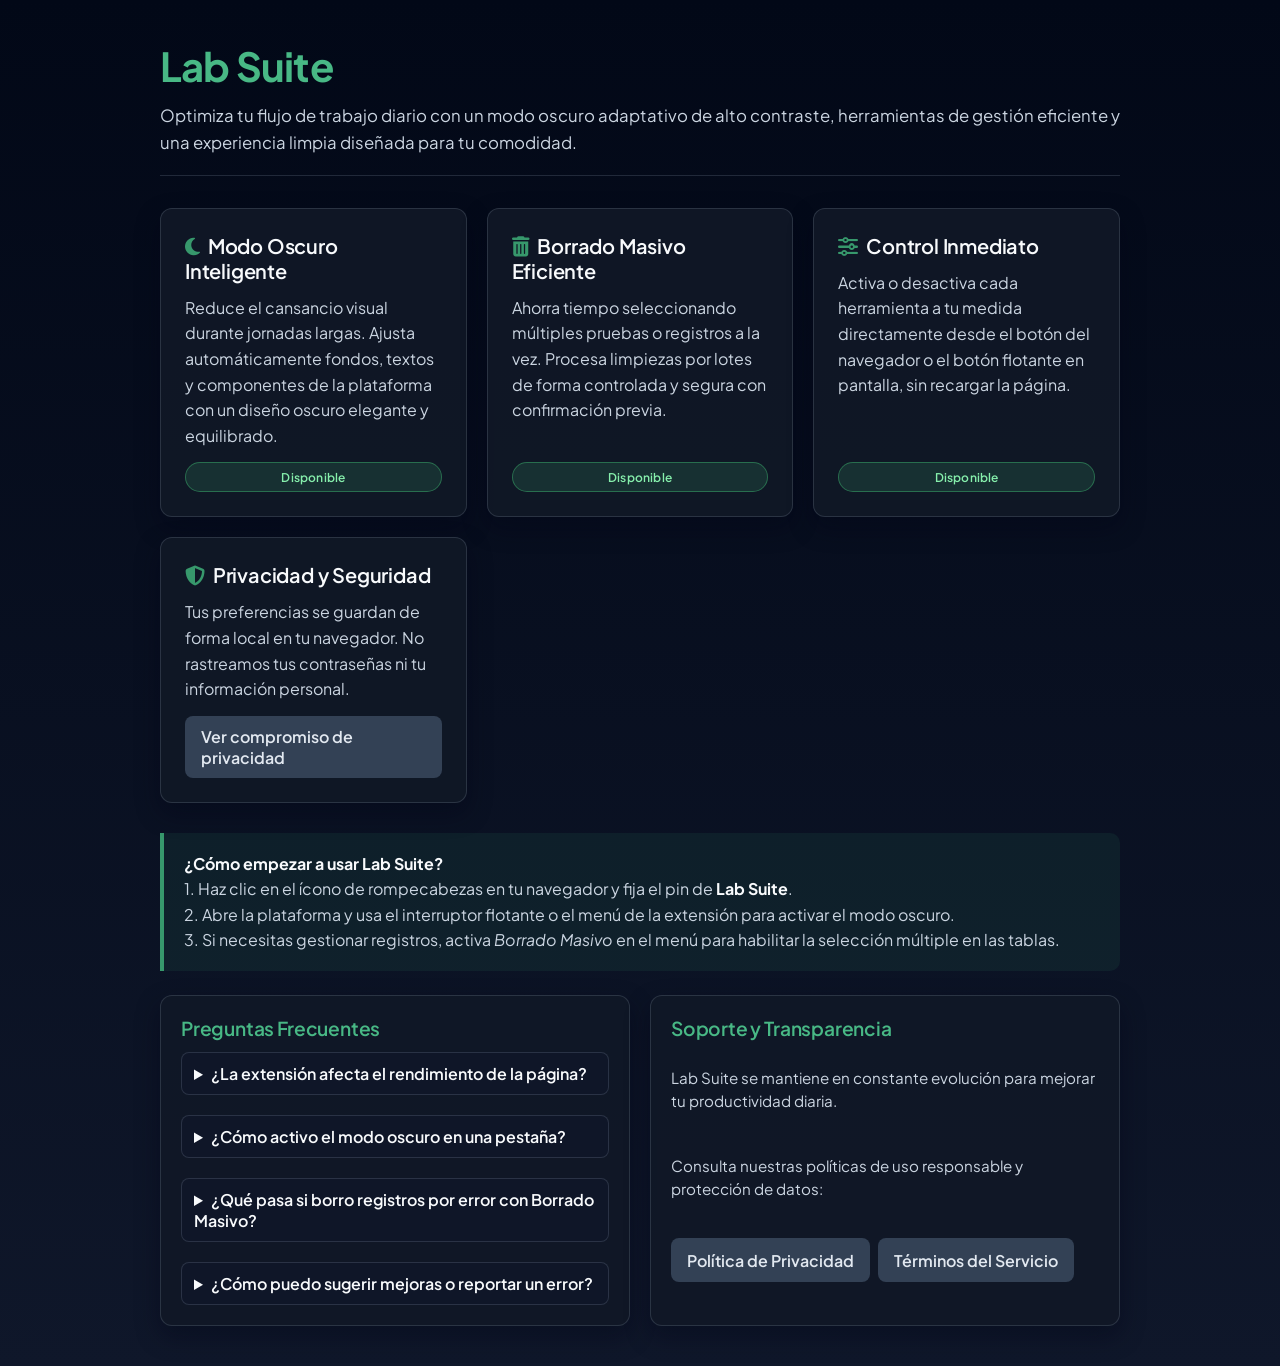
==== index.html @ ded3adde "feat: initial hub landing page deployment" ====
<!DOCTYPE html>
<html lang="es">
<head>
  <meta charset="UTF-8">
  <meta name="viewport" content="width=device-width, initial-scale=1.0">
  <title>Lab Suite - Tu Asistente de Productividad y Confort Visual</title>
  <link rel="stylesheet" href="./styles.css">
  <link rel="stylesheet" href="https://cdnjs.cloudflare.com/ajax/libs/font-awesome/6.4.0/css/all.min.css">
</head>
<body>
  <div class="container">
    <header>
      <h1>Lab Suite</h1>
      <p>Optimiza tu flujo de trabajo diario con un modo oscuro adaptativo de alto contraste, herramientas de gestión eficiente y una experiencia limpia diseñada para tu comodidad.</p>
    </header>

    <div class="grid">
      <!-- Funcionalidad 1 -->
      <div class="card">
        <div>
          <h3><i class="fas fa-moon" style="color: var(--accent); margin-right: 8px;"></i>Modo Oscuro Inteligente</h3>
          <p>Reduce el cansancio visual durante jornadas largas. Ajusta automáticamente fondos, textos y componentes de la plataforma con un diseño oscuro elegante y equilibrado.</p>
        </div>
        <span class="badge ready">Disponible</span>
      </div>

      <!-- Funcionalidad 2 -->
      <div class="card">
        <div>
          <h3><i class="fas fa-trash-alt" style="color: var(--accent); margin-right: 8px;"></i>Borrado Masivo Eficiente</h3>
          <p>Ahorra tiempo seleccionando múltiples pruebas o registros a la vez. Procesa limpiezas por lotes de forma controlada y segura con confirmación previa.</p>
        </div>
        <span class="badge ready">Disponible</span>
      </div>

      <!-- Funcionalidad 3 -->
      <div class="card">
        <div>
          <h3><i class="fas fa-sliders-h" style="color: var(--accent); margin-right: 8px;"></i>Control Inmediato</h3>
          <p>Activa o desactiva cada herramienta a tu medida directamente desde el botón del navegador o el botón flotante en pantalla, sin recargar la página.</p>
        </div>
        <span class="badge ready">Disponible</span>
      </div>

      <!-- Funcionalidad 4 -->
      <div class="card">
        <div>
          <h3><i class="fas fa-shield-alt" style="color: var(--accent); margin-right: 8px;"></i>Privacidad y Seguridad</h3>
          <p>Tus preferencias se guardan de forma local en tu navegador. No rastreamos tus contraseñas ni tu información personal.</p>
        </div>
        <a class="bookmarklet-btn secondary" href="#soporte">Ver compromiso de privacidad</a>
      </div>
    </div>

    <!-- Guía rápida de uso -->
    <div class="instructions" id="guia-uso">
      <strong>¿Cómo empezar a usar Lab Suite?</strong><br>
      1. Haz clic en el ícono de rompecabezas en tu navegador y fija el pin de <strong>Lab Suite</strong>.<br>
      2. Abre la plataforma y usa el interruptor flotante o el menú de la extensión para activar el modo oscuro.<br>
      3. Si necesitas gestionar registros, activa <em>Borrado Masivo</em> en el menú para habilitar la selección múltiple en las tablas.
    </div>

    <!-- Preguntas Frecuentes y Soporte -->
    <section class="info-grid" aria-label="Información y ayuda">
      <article class="info-card" id="faq">
        <h2>Preguntas Frecuentes</h2>
        <details>
          <summary>¿La extensión afecta el rendimiento de la página?</summary>
          <p>No. Lab Suite está construida de forma ligera y modular. Solo ejecuta el código estrictamente necesario para aplicar estilos y herramientas en las páginas admitidas.</p>
        </details>
        <details>
          <summary>¿Cómo activo el modo oscuro en una pestaña?</summary>
          <p>Puedes pulsar el botón flotante circular de sol/luna en la esquina de la pantalla, o abrir el menú de la extensión desde la barra superior y marcar la casilla <em>Modo Oscuro</em>.</p>
        </details>
        <details>
          <summary>¿Qué pasa si borro registros por error con Borrado Masivo?</summary>
          <p>La extensión siempre te pedirá confirmación explícita indicando la cantidad exacta de registros antes de proceder, garantizando que nunca se elimine nada sin tu consentimiento.</p>
        </details>
        <details>
          <summary>¿Cómo puedo sugerir mejoras o reportar un error?</summary>
          <p>Abre el menú de la extensión, haz clic en <em>"Enviar comentarios o feedback"</em> y déjanos tu valoración o comentario. Revisamos cada sugerencia continuamente.</p>
        </details>
      </article>

      <article class="info-card" id="soporte">
        <h2>Soporte y Transparencia</h2>
        <p>Lab Suite se mantiene en constante evolución para mejorar tu productividad diaria.</p>
        <p>Consulta nuestras políticas de uso responsable y protección de datos:</p>
        <div class="stack" style="margin-top: 10px;">
          <a class="bookmarklet-btn secondary" href="./privacy.html">Política de Privacidad</a>
          <a class="bookmarklet-btn secondary" href="./terms.html">Términos del Servicio</a>
        </div>
      </article>
    </section>
  </div>
</body>
</html>
---- styles.css ----
@import url('https://fonts.googleapis.com/css2?family=Plus+Jakarta+Sans:wght@400;500;600;700&family=JetBrains+Mono:wght@500;600&display=swap');

:root {
  --bg-color: #0f172a;
  --card-bg: #111827;
  --card-border: rgba(148, 163, 184, 0.2);
  --text-main: #f8fafc;
  --text-muted: #cbd5e1;
  /* Paleta basada en #37986C */
  --accent: #37986c;
  --accent-hover: #2e7d58;
  --accent-light: #48b885;
  --accent-glow: rgba(55, 152, 108, 0.35);
  --muted: #334155;
}

* { box-sizing: border-box; }

body {
  margin: 0;
  padding: 40px 20px;
  min-height: 100vh;
  background: linear-gradient(180deg, #020817 0%, #0f172a 100%);
  color: var(--text-main);
  font-family: 'Plus Jakarta Sans', -apple-system, BlinkMacSystemFont, "Segoe UI", Roboto, "Helvetica Neue", Arial, sans-serif;
  -webkit-font-smoothing: antialiased;
  -moz-osx-font-smoothing: grayscale;
  display: flex;
  justify-content: center;
}

.container {
  width: min(100%, 960px);
}

header {
  margin-bottom: 32px;
  padding-bottom: 18px;
  border-bottom: 1px solid rgba(148, 163, 184, 0.2);
}

header h1 {
  margin: 0 0 12px;
  color: var(--accent-light);
  font-size: clamp(1.8rem, 5vw, 2.5rem);
  font-weight: 700;
  letter-spacing: -0.02em;
}

header p {
  margin: 0;
  color: var(--text-muted);
  line-height: 1.6;
  font-size: 1.05rem;
}

.grid {
  display: grid;
  grid-template-columns: repeat(auto-fit, minmax(280px, 1fr));
  gap: 20px;
}

.card {
  background: rgba(17, 24, 39, 0.92);
  border: 1px solid var(--card-border);
  border-radius: 12px;
  padding: 24px;
  box-shadow: 0 10px 25px rgba(2, 6, 23, 0.4);
  display: flex;
  flex-direction: column;
  justify-content: space-between;
  gap: 14px;
}

.card h3 {
  margin: 0 0 12px;
  font-size: 1.25rem;
  font-weight: 600;
  color: var(--text-main);
  letter-spacing: -0.01em;
}

.card p {
  margin: 0;
  color: var(--text-muted);
  line-height: 1.6;
}

.card strong {
  color: var(--text-main);
}

.bookmarklet-btn {
  display: inline-flex;
  align-items: center;
  justify-content: center;
  min-height: 44px;
  background: linear-gradient(135deg, var(--accent-light), var(--accent));
  color: #ffffff;
  font-weight: 600;
  text-decoration: none;
  border-radius: 8px;
  padding: 10px 16px;
  transition: transform 0.15s ease, filter 0.15s ease, box-shadow 0.15s ease;
  box-shadow: 0 8px 18px var(--accent-glow);
}

.bookmarklet-btn:hover {
  transform: translateY(-1px);
  filter: brightness(1.08);
}

.bookmarklet-btn.secondary {
  background: #334155;
  color: #e2e8f0;
  box-shadow: none;
}

.bookmarklet-btn.secondary:hover {
  filter: brightness(1.1);
}

.stack {
  display: flex;
  flex-wrap: wrap;
  gap: 8px;
}

.badge {
  display: inline-flex;
  align-items: center;
  justify-content: center;
  min-height: 30px;
  padding: 6px 10px;
  border-radius: 999px;
  font-size: 12px;
  font-weight: 600;
  letter-spacing: 0.2px;
}

.badge.ready {
  background: rgba(55, 152, 108, 0.2);
  color: #86efac;
  border: 1px solid rgba(74, 222, 128, 0.35);
}

.badge.muted {
  background: rgba(148, 163, 184, 0.18);
  color: #cbd5e1;
  border: 1px solid rgba(148, 163, 184, 0.35);
}

.instructions {
  margin-top: 30px;
  padding: 18px 20px;
  border-left: 4px solid var(--accent);
  background: rgba(55, 152, 108, 0.1);
  border-radius: 0 10px 10px 0;
  color: var(--text-muted);
  line-height: 1.6;
}

.instructions strong { color: var(--text-main); }

code {
  font-family: 'JetBrains Mono', 'SFMono-Regular', Consolas, monospace;
}

.legal-shell {
  width: min(100%, 900px);
}

.legal-card {
  background: rgba(17, 24, 39, 0.92);
  border: 1px solid var(--card-border);
  border-radius: 12px;
  padding: 24px;
  box-shadow: 0 10px 25px rgba(2, 6, 23, 0.4);
}

.legal-card h2 {
  margin: 0 0 10px;
  font-size: 1.25rem;
  font-weight: 600;
  color: var(--text-main);
  letter-spacing: -0.01em;
}

.legal-card p,
.legal-card li {
  color: var(--text-muted);
  line-height: 1.6;
}

.legal-card ul {
  margin: 8px 0 0;
  padding-left: 20px;
}

.legal-section {
  margin-top: 18px;
}

.mt-16 {
  margin-top: 16px;
}

.info-grid {
  display: grid;
  grid-template-columns: repeat(auto-fit, minmax(280px, 1fr));
  gap: 20px;
  margin-top: 24px;
}

.info-card {
  background: rgba(17, 24, 39, 0.92);
  border: 1px solid var(--card-border);
  border-radius: 12px;
  padding: 20px;
  box-shadow: 0 10px 25px rgba(2, 6, 23, 0.4);
  display: flex;
  flex-direction: column;
  gap: 12px;
}

.info-card h2 {
  margin: 0;
  font-size: 1.2rem;
  font-weight: 600;
  color: var(--accent-light);
  letter-spacing: -0.01em;
}

.info-card p,
.info-card li {
  color: var(--text-muted);
  line-height: 1.5;
  font-size: 0.95rem;
}

.info-card details {
  border: 1px solid rgba(148, 163, 184, 0.2);
  border-radius: 8px;
  padding: 10px 12px;
  background: rgba(15, 23, 42, 0.6);
}

.info-card details + details {
  margin-top: 8px;
}

.info-card summary {
  cursor: pointer;
  color: var(--text-main);
  font-weight: 600;
}

.info-card details p {
  margin: 8px 0 0;
}

.info-card ul {
  margin: 0;
  padding-left: 18px;
  display: flex;
  flex-direction: column;
  gap: 8px;
}

@media (max-width: 600px) {
  body {
    padding: 20px 12px;
  }

  .card, .info-card, .legal-card {
    padding: 16px;
  }
}
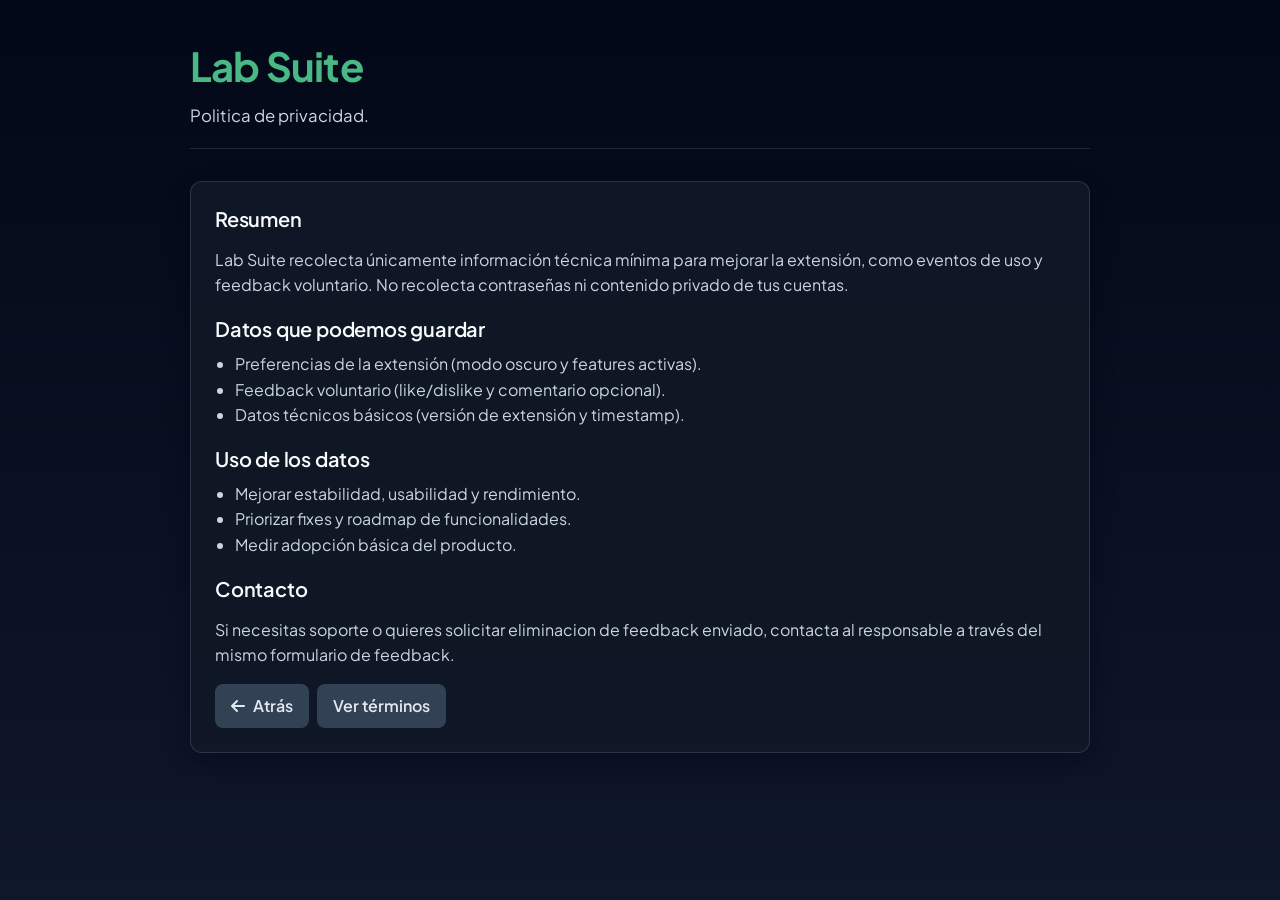
==== commit d2ed76ac: "fix(hub-page): restore latest landing page version" ====
--- a/index.html
+++ b/index.html
@@ -3,95 +3,56 @@
 <head>
   <meta charset="UTF-8">
   <meta name="viewport" content="width=device-width, initial-scale=1.0">
-  <title>Lab Suite - Tu Asistente de Productividad y Confort Visual</title>
+  <title>Lab Suite - Privacidad</title>
   <link rel="stylesheet" href="./styles.css">
   <link rel="stylesheet" href="https://cdnjs.cloudflare.com/ajax/libs/font-awesome/6.4.0/css/all.min.css">
 </head>
 <body>
-  <div class="container">
-    <header>
-      <h1>Lab Suite</h1>
-      <p>Optimiza tu flujo de trabajo diario con un modo oscuro adaptativo de alto contraste, herramientas de gestión eficiente y una experiencia limpia diseñada para tu comodidad.</p>
-    </header>
+<main class="legal-shell">
+  <header>
+    <h1>Lab Suite</h1>
+    <p>Politica de privacidad.</p>
+  </header>
 
-    <div class="grid">
-      <!-- Funcionalidad 1 -->
-      <div class="card">
-        <div>
-          <h3><i class="fas fa-moon" style="color: var(--accent); margin-right: 8px;"></i>Modo Oscuro Inteligente</h3>
-          <p>Reduce el cansancio visual durante jornadas largas. Ajusta automáticamente fondos, textos y componentes de la plataforma con un diseño oscuro elegante y equilibrado.</p>
-        </div>
-        <span class="badge ready">Disponible</span>
-      </div>
+  <section class="legal-card">
+    <h2>Resumen</h2>
+    <p>
+      Lab Suite recolecta únicamente información técnica mínima para mejorar la extensión,
+      como eventos de uso y feedback voluntario. No recolecta contraseñas ni contenido privado
+      de tus cuentas.
+    </p>
 
-      <!-- Funcionalidad 2 -->
-      <div class="card">
-        <div>
-          <h3><i class="fas fa-trash-alt" style="color: var(--accent); margin-right: 8px;"></i>Borrado Masivo Eficiente</h3>
-          <p>Ahorra tiempo seleccionando múltiples pruebas o registros a la vez. Procesa limpiezas por lotes de forma controlada y segura con confirmación previa.</p>
-        </div>
-        <span class="badge ready">Disponible</span>
-      </div>
-
-      <!-- Funcionalidad 3 -->
-      <div class="card">
-        <div>
-          <h3><i class="fas fa-sliders-h" style="color: var(--accent); margin-right: 8px;"></i>Control Inmediato</h3>
-          <p>Activa o desactiva cada herramienta a tu medida directamente desde el botón del navegador o el botón flotante en pantalla, sin recargar la página.</p>
-        </div>
-        <span class="badge ready">Disponible</span>
-      </div>
-
-      <!-- Funcionalidad 4 -->
-      <div class="card">
-        <div>
-          <h3><i class="fas fa-shield-alt" style="color: var(--accent); margin-right: 8px;"></i>Privacidad y Seguridad</h3>
-          <p>Tus preferencias se guardan de forma local en tu navegador. No rastreamos tus contraseñas ni tu información personal.</p>
-        </div>
-        <a class="bookmarklet-btn secondary" href="#soporte">Ver compromiso de privacidad</a>
-      </div>
+    <div class="legal-section">
+      <h2>Datos que podemos guardar</h2>
+      <ul>
+        <li>Preferencias de la extensión (modo oscuro y features activas).</li>
+        <li>Feedback voluntario (like/dislike y comentario opcional).</li>
+        <li>Datos técnicos básicos (versión de extensión y timestamp).</li>
+      </ul>
     </div>
 
-    <!-- Guía rápida de uso -->
-    <div class="instructions" id="guia-uso">
-      <strong>¿Cómo empezar a usar Lab Suite?</strong><br>
-      1. Haz clic en el ícono de rompecabezas en tu navegador y fija el pin de <strong>Lab Suite</strong>.<br>
-      2. Abre la plataforma y usa el interruptor flotante o el menú de la extensión para activar el modo oscuro.<br>
-      3. Si necesitas gestionar registros, activa <em>Borrado Masivo</em> en el menú para habilitar la selección múltiple en las tablas.
+    <div class="legal-section">
+      <h2>Uso de los datos</h2>
+      <ul>
+        <li>Mejorar estabilidad, usabilidad y rendimiento.</li>
+        <li>Priorizar fixes y roadmap de funcionalidades.</li>
+        <li>Medir adopción básica del producto.</li>
+      </ul>
     </div>
 
-    <!-- Preguntas Frecuentes y Soporte -->
-    <section class="info-grid" aria-label="Información y ayuda">
-      <article class="info-card" id="faq">
-        <h2>Preguntas Frecuentes</h2>
-        <details>
-          <summary>¿La extensión afecta el rendimiento de la página?</summary>
-          <p>No. Lab Suite está construida de forma ligera y modular. Solo ejecuta el código estrictamente necesario para aplicar estilos y herramientas en las páginas admitidas.</p>
-        </details>
-        <details>
-          <summary>¿Cómo activo el modo oscuro en una pestaña?</summary>
-          <p>Puedes pulsar el botón flotante circular de sol/luna en la esquina de la pantalla, o abrir el menú de la extensión desde la barra superior y marcar la casilla <em>Modo Oscuro</em>.</p>
-        </details>
-        <details>
-          <summary>¿Qué pasa si borro registros por error con Borrado Masivo?</summary>
-          <p>La extensión siempre te pedirá confirmación explícita indicando la cantidad exacta de registros antes de proceder, garantizando que nunca se elimine nada sin tu consentimiento.</p>
-        </details>
-        <details>
-          <summary>¿Cómo puedo sugerir mejoras o reportar un error?</summary>
-          <p>Abre el menú de la extensión, haz clic en <em>"Enviar comentarios o feedback"</em> y déjanos tu valoración o comentario. Revisamos cada sugerencia continuamente.</p>
-        </details>
-      </article>
+    <div class="legal-section">
+      <h2>Contacto</h2>
+      <p>
+        Si necesitas soporte o quieres solicitar eliminacion de feedback enviado,
+        contacta al responsable a través del mismo formulario de feedback.
+      </p>
+    </div>
 
-      <article class="info-card" id="soporte">
-        <h2>Soporte y Transparencia</h2>
-        <p>Lab Suite se mantiene en constante evolución para mejorar tu productividad diaria.</p>
-        <p>Consulta nuestras políticas de uso responsable y protección de datos:</p>
-        <div class="stack" style="margin-top: 10px;">
-          <a class="bookmarklet-btn secondary" href="./privacy.html">Política de Privacidad</a>
-          <a class="bookmarklet-btn secondary" href="./terms.html">Términos del Servicio</a>
-        </div>
-      </article>
-    </section>
-  </div>
+    <div class="stack mt-16">
+      <a class="bookmarklet-btn secondary" href="./index.html"><i class="fas fa-arrow-left"></i>Atrás</a>
+      <a class="bookmarklet-btn secondary" href="./terms.html">Ver términos</a>
+    </div>
+  </section>
+</main>
 </body>
 </html>
--- a/styles.css
+++ b/styles.css
@@ -94,6 +94,7 @@
   display: inline-flex;
   align-items: center;
   justify-content: center;
+  gap: 8px;
   min-height: 44px;
   background: linear-gradient(135deg, var(--accent-light), var(--accent));
   color: #ffffff;
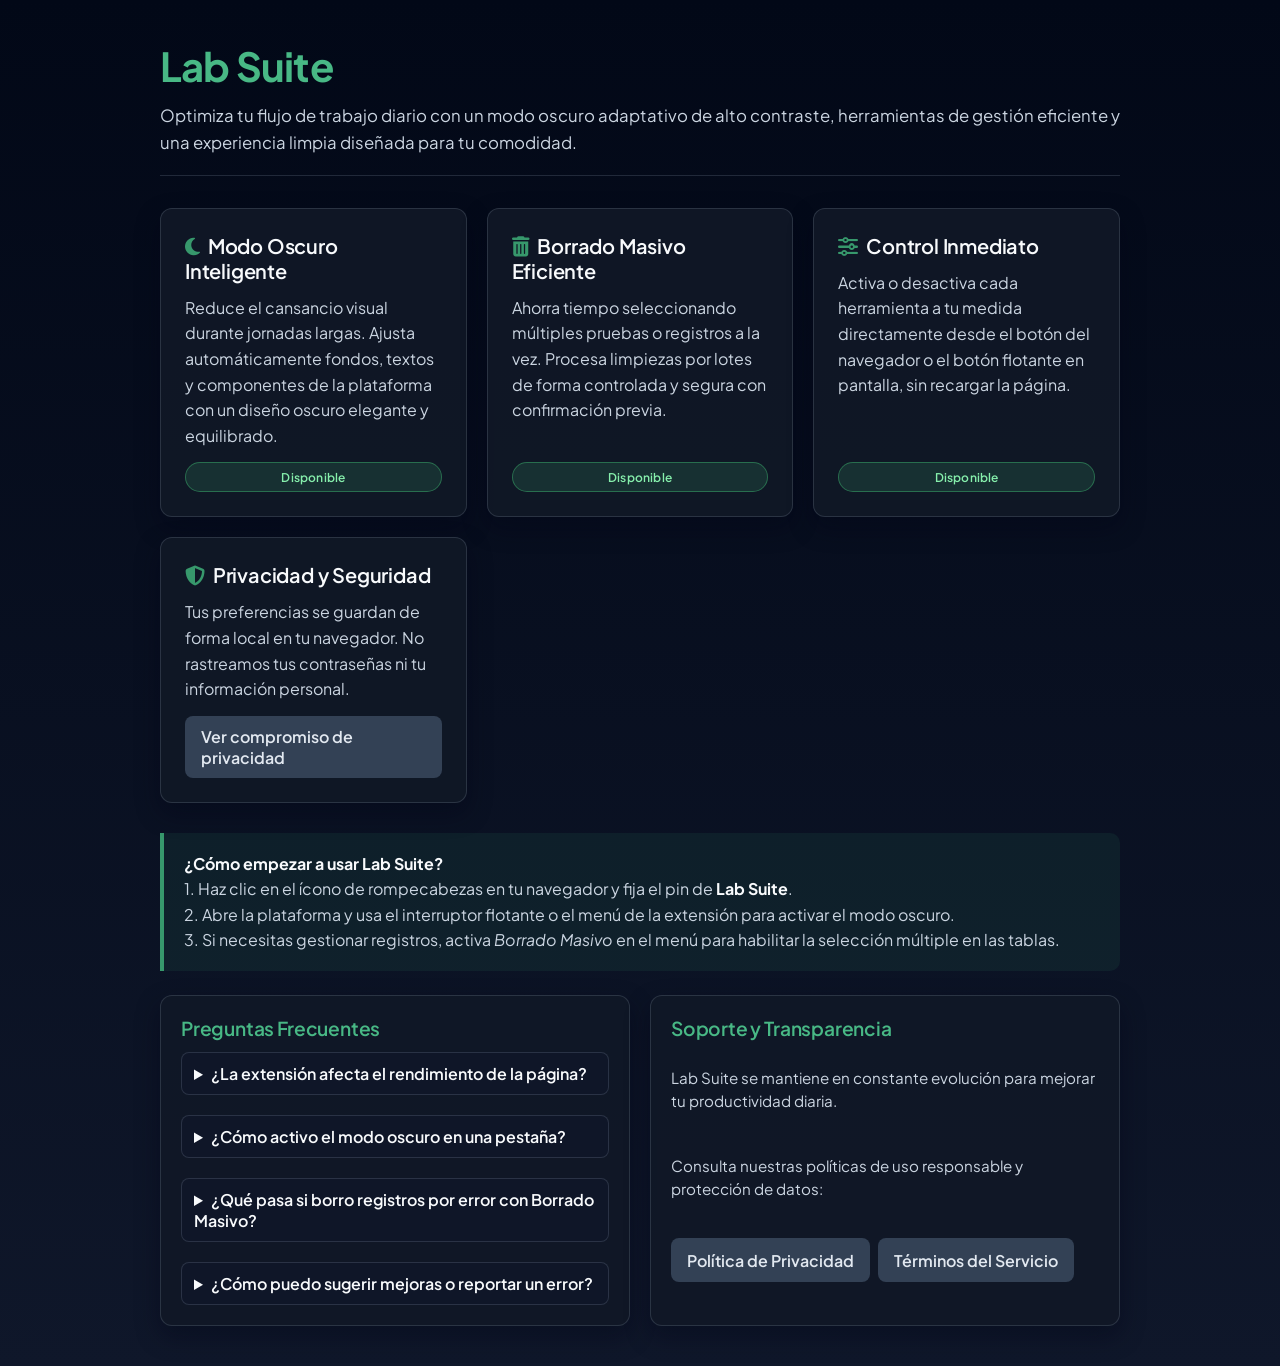
==== commit 9fe93b9c: "fix(hub-page): restore hub landing page content in index.html" ====
--- a/index.html
+++ b/index.html
@@ -3,56 +3,95 @@
 <head>
   <meta charset="UTF-8">
   <meta name="viewport" content="width=device-width, initial-scale=1.0">
-  <title>Lab Suite - Privacidad</title>
+  <title>Lab Suite - Tu Asistente de Productividad y Confort Visual</title>
   <link rel="stylesheet" href="./styles.css">
   <link rel="stylesheet" href="https://cdnjs.cloudflare.com/ajax/libs/font-awesome/6.4.0/css/all.min.css">
 </head>
 <body>
-<main class="legal-shell">
-  <header>
-    <h1>Lab Suite</h1>
-    <p>Politica de privacidad.</p>
-  </header>
+  <div class="container">
+    <header>
+      <h1>Lab Suite</h1>
+      <p>Optimiza tu flujo de trabajo diario con un modo oscuro adaptativo de alto contraste, herramientas de gestión eficiente y una experiencia limpia diseñada para tu comodidad.</p>
+    </header>
 
-  <section class="legal-card">
-    <h2>Resumen</h2>
-    <p>
-      Lab Suite recolecta únicamente información técnica mínima para mejorar la extensión,
-      como eventos de uso y feedback voluntario. No recolecta contraseñas ni contenido privado
-      de tus cuentas.
-    </p>
+    <div class="grid">
+      <!-- Funcionalidad 1 -->
+      <div class="card">
+        <div>
+          <h3><i class="fas fa-moon" style="color: var(--accent); margin-right: 8px;"></i>Modo Oscuro Inteligente</h3>
+          <p>Reduce el cansancio visual durante jornadas largas. Ajusta automáticamente fondos, textos y componentes de la plataforma con un diseño oscuro elegante y equilibrado.</p>
+        </div>
+        <span class="badge ready">Disponible</span>
+      </div>
 
-    <div class="legal-section">
-      <h2>Datos que podemos guardar</h2>
-      <ul>
-        <li>Preferencias de la extensión (modo oscuro y features activas).</li>
-        <li>Feedback voluntario (like/dislike y comentario opcional).</li>
-        <li>Datos técnicos básicos (versión de extensión y timestamp).</li>
-      </ul>
+      <!-- Funcionalidad 2 -->
+      <div class="card">
+        <div>
+          <h3><i class="fas fa-trash-alt" style="color: var(--accent); margin-right: 8px;"></i>Borrado Masivo Eficiente</h3>
+          <p>Ahorra tiempo seleccionando múltiples pruebas o registros a la vez. Procesa limpiezas por lotes de forma controlada y segura con confirmación previa.</p>
+        </div>
+        <span class="badge ready">Disponible</span>
+      </div>
+
+      <!-- Funcionalidad 3 -->
+      <div class="card">
+        <div>
+          <h3><i class="fas fa-sliders-h" style="color: var(--accent); margin-right: 8px;"></i>Control Inmediato</h3>
+          <p>Activa o desactiva cada herramienta a tu medida directamente desde el botón del navegador o el botón flotante en pantalla, sin recargar la página.</p>
+        </div>
+        <span class="badge ready">Disponible</span>
+      </div>
+
+      <!-- Funcionalidad 4 -->
+      <div class="card">
+        <div>
+          <h3><i class="fas fa-shield-alt" style="color: var(--accent); margin-right: 8px;"></i>Privacidad y Seguridad</h3>
+          <p>Tus preferencias se guardan de forma local en tu navegador. No rastreamos tus contraseñas ni tu información personal.</p>
+        </div>
+        <a class="bookmarklet-btn secondary" href="#soporte">Ver compromiso de privacidad</a>
+      </div>
     </div>
 
-    <div class="legal-section">
-      <h2>Uso de los datos</h2>
-      <ul>
-        <li>Mejorar estabilidad, usabilidad y rendimiento.</li>
-        <li>Priorizar fixes y roadmap de funcionalidades.</li>
-        <li>Medir adopción básica del producto.</li>
-      </ul>
+    <!-- Guía rápida de uso -->
+    <div class="instructions" id="guia-uso">
+      <strong>¿Cómo empezar a usar Lab Suite?</strong><br>
+      1. Haz clic en el ícono de rompecabezas en tu navegador y fija el pin de <strong>Lab Suite</strong>.<br>
+      2. Abre la plataforma y usa el interruptor flotante o el menú de la extensión para activar el modo oscuro.<br>
+      3. Si necesitas gestionar registros, activa <em>Borrado Masivo</em> en el menú para habilitar la selección múltiple en las tablas.
     </div>
 
-    <div class="legal-section">
-      <h2>Contacto</h2>
-      <p>
-        Si necesitas soporte o quieres solicitar eliminacion de feedback enviado,
-        contacta al responsable a través del mismo formulario de feedback.
-      </p>
-    </div>
+    <!-- Preguntas Frecuentes y Soporte -->
+    <section class="info-grid" aria-label="Información y ayuda">
+      <article class="info-card" id="faq">
+        <h2>Preguntas Frecuentes</h2>
+        <details>
+          <summary>¿La extensión afecta el rendimiento de la página?</summary>
+          <p>No. Lab Suite está construida de forma ligera y modular. Solo ejecuta el código estrictamente necesario para aplicar estilos y herramientas en las páginas admitidas.</p>
+        </details>
+        <details>
+          <summary>¿Cómo activo el modo oscuro en una pestaña?</summary>
+          <p>Puedes pulsar el botón flotante circular de sol/luna en la esquina de la pantalla, o abrir el menú de la extensión desde la barra superior y marcar la casilla <em>Modo Oscuro</em>.</p>
+        </details>
+        <details>
+          <summary>¿Qué pasa si borro registros por error con Borrado Masivo?</summary>
+          <p>La extensión siempre te pedirá confirmación explícita indicando la cantidad exacta de registros antes de proceder, garantizando que nunca se elimine nada sin tu consentimiento.</p>
+        </details>
+        <details>
+          <summary>¿Cómo puedo sugerir mejoras o reportar un error?</summary>
+          <p>Abre el menú de la extensión, haz clic en <em>"Enviar comentarios o feedback"</em> y déjanos tu valoración o comentario. Revisamos cada sugerencia continuamente.</p>
+        </details>
+      </article>
 
-    <div class="stack mt-16">
-      <a class="bookmarklet-btn secondary" href="./index.html"><i class="fas fa-arrow-left"></i>Atrás</a>
-      <a class="bookmarklet-btn secondary" href="./terms.html">Ver términos</a>
-    </div>
-  </section>
-</main>
+      <article class="info-card" id="soporte">
+        <h2>Soporte y Transparencia</h2>
+        <p>Lab Suite se mantiene en constante evolución para mejorar tu productividad diaria.</p>
+        <p>Consulta nuestras políticas de uso responsable y protección de datos:</p>
+        <div class="stack" style="margin-top: 10px;">
+          <a class="bookmarklet-btn secondary" href="./privacy.html">Política de Privacidad</a>
+          <a class="bookmarklet-btn secondary" href="./terms.html">Términos del Servicio</a>
+        </div>
+      </article>
+    </section>
+  </div>
 </body>
 </html>
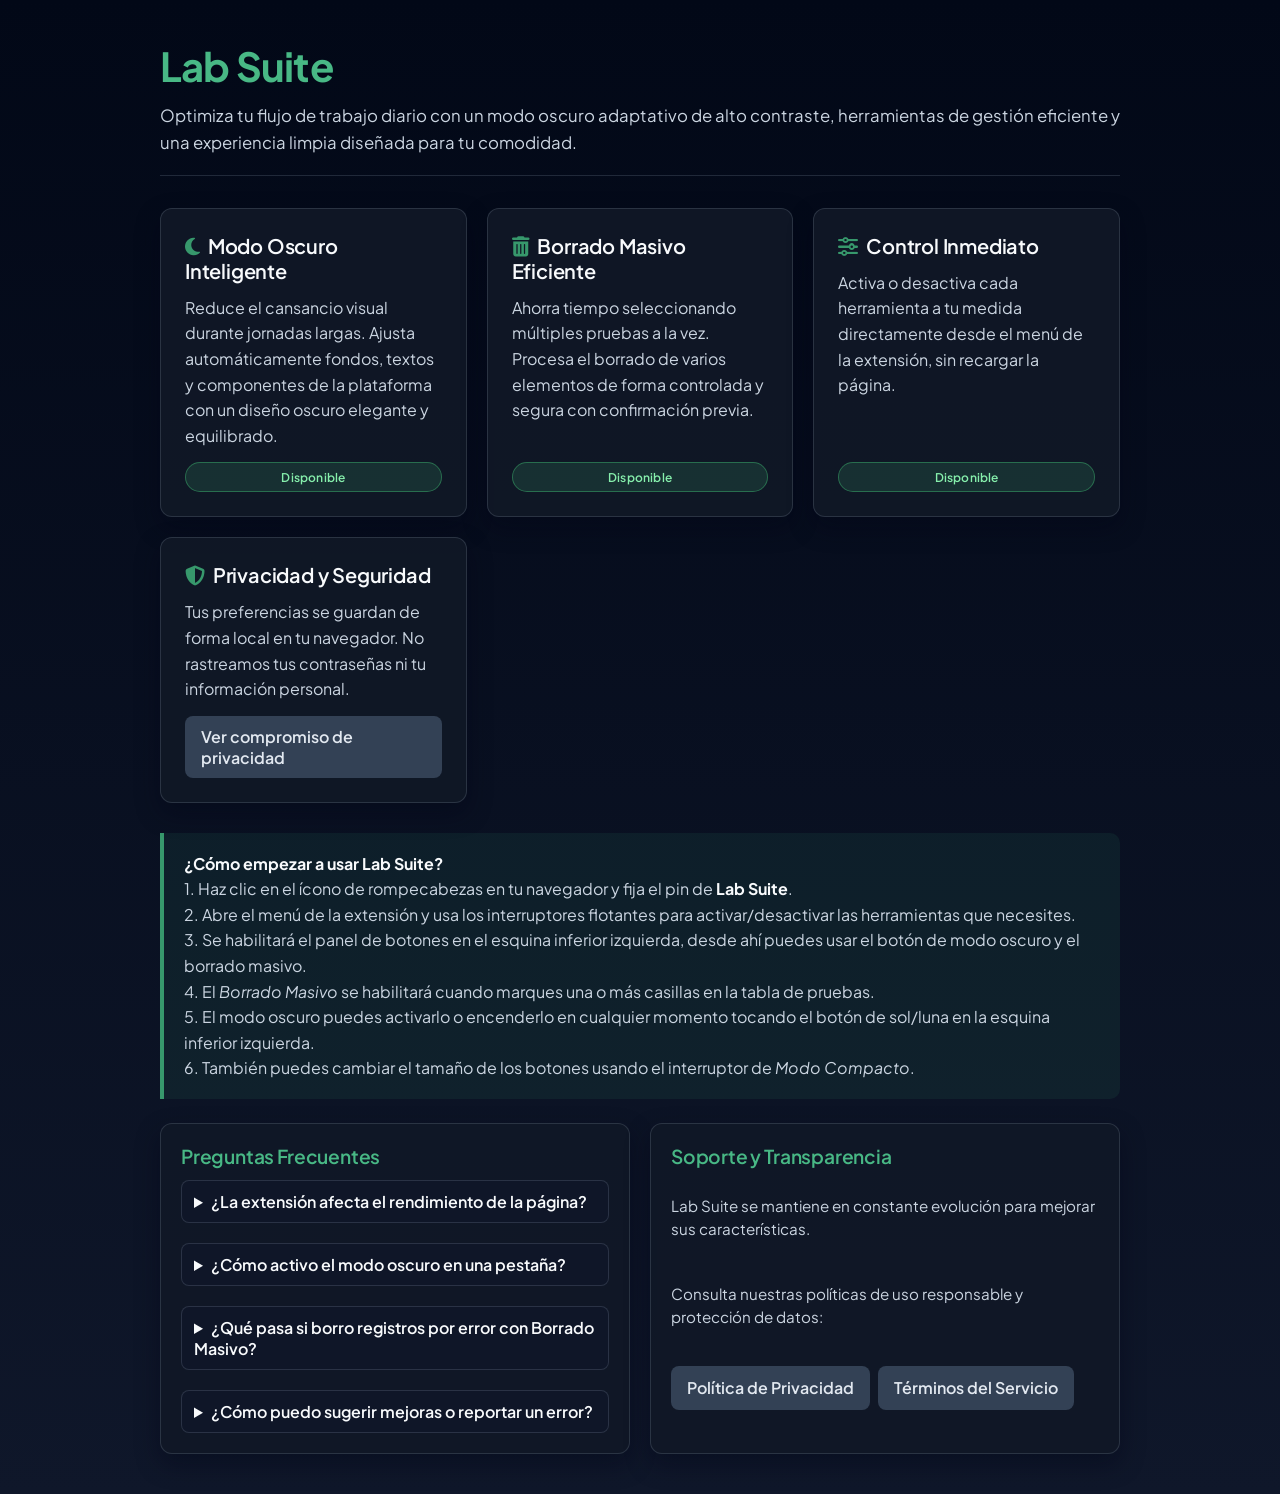
==== commit beb189c9: "fix: update landing page with refined instructions and faqs" ====
--- a/index.html
+++ b/index.html
@@ -3,95 +3,99 @@
 <head>
   <meta charset="UTF-8">
   <meta name="viewport" content="width=device-width, initial-scale=1.0">
-  <title>Lab Suite - Tu Asistente de Productividad y Confort Visual</title>
+  <title>Lab Suite - Herramientas de productividad</title>
   <link rel="stylesheet" href="./styles.css">
   <link rel="stylesheet" href="https://cdnjs.cloudflare.com/ajax/libs/font-awesome/6.4.0/css/all.min.css">
+  <link rel="icon" type="image/png" href="extension/icons/icon-48.png">
 </head>
 <body>
-  <div class="container">
-    <header>
-      <h1>Lab Suite</h1>
-      <p>Optimiza tu flujo de trabajo diario con un modo oscuro adaptativo de alto contraste, herramientas de gestión eficiente y una experiencia limpia diseñada para tu comodidad.</p>
-    </header>
+<div class="container">
+  <header>
+    <h1>Lab Suite</h1>
+    <p>Optimiza tu flujo de trabajo diario con un modo oscuro adaptativo de alto contraste, herramientas de gestión eficiente y una experiencia limpia diseñada para tu comodidad.</p>
+  </header>
 
-    <div class="grid">
-      <!-- Funcionalidad 1 -->
-      <div class="card">
-        <div>
-          <h3><i class="fas fa-moon" style="color: var(--accent); margin-right: 8px;"></i>Modo Oscuro Inteligente</h3>
-          <p>Reduce el cansancio visual durante jornadas largas. Ajusta automáticamente fondos, textos y componentes de la plataforma con un diseño oscuro elegante y equilibrado.</p>
-        </div>
-        <span class="badge ready">Disponible</span>
+  <div class="grid">
+    <!-- Funcionalidad 1 -->
+    <div class="card">
+      <div>
+        <h3><i class="fas fa-moon" style="color: var(--accent); margin-right: 8px;"></i>Modo Oscuro Inteligente</h3>
+        <p>Reduce el cansancio visual durante jornadas largas. Ajusta automáticamente fondos, textos y componentes de la plataforma con un diseño oscuro elegante y equilibrado.</p>
       </div>
-
-      <!-- Funcionalidad 2 -->
-      <div class="card">
-        <div>
-          <h3><i class="fas fa-trash-alt" style="color: var(--accent); margin-right: 8px;"></i>Borrado Masivo Eficiente</h3>
-          <p>Ahorra tiempo seleccionando múltiples pruebas o registros a la vez. Procesa limpiezas por lotes de forma controlada y segura con confirmación previa.</p>
-        </div>
-        <span class="badge ready">Disponible</span>
-      </div>
-
-      <!-- Funcionalidad 3 -->
-      <div class="card">
-        <div>
-          <h3><i class="fas fa-sliders-h" style="color: var(--accent); margin-right: 8px;"></i>Control Inmediato</h3>
-          <p>Activa o desactiva cada herramienta a tu medida directamente desde el botón del navegador o el botón flotante en pantalla, sin recargar la página.</p>
-        </div>
-        <span class="badge ready">Disponible</span>
-      </div>
-
-      <!-- Funcionalidad 4 -->
-      <div class="card">
-        <div>
-          <h3><i class="fas fa-shield-alt" style="color: var(--accent); margin-right: 8px;"></i>Privacidad y Seguridad</h3>
-          <p>Tus preferencias se guardan de forma local en tu navegador. No rastreamos tus contraseñas ni tu información personal.</p>
-        </div>
-        <a class="bookmarklet-btn secondary" href="#soporte">Ver compromiso de privacidad</a>
-      </div>
+      <span class="badge ready">Disponible</span>
     </div>
 
-    <!-- Guía rápida de uso -->
-    <div class="instructions" id="guia-uso">
-      <strong>¿Cómo empezar a usar Lab Suite?</strong><br>
-      1. Haz clic en el ícono de rompecabezas en tu navegador y fija el pin de <strong>Lab Suite</strong>.<br>
-      2. Abre la plataforma y usa el interruptor flotante o el menú de la extensión para activar el modo oscuro.<br>
-      3. Si necesitas gestionar registros, activa <em>Borrado Masivo</em> en el menú para habilitar la selección múltiple en las tablas.
+    <!-- Funcionalidad 2 -->
+    <div class="card">
+      <div>
+        <h3><i class="fas fa-trash-alt" style="color: var(--accent); margin-right: 8px;"></i>Borrado Masivo Eficiente</h3>
+        <p>Ahorra tiempo seleccionando múltiples pruebas a la vez. Procesa el borrado de varios elementos de forma controlada y segura con confirmación previa.</p>
+      </div>
+      <span class="badge ready">Disponible</span>
     </div>
 
-    <!-- Preguntas Frecuentes y Soporte -->
-    <section class="info-grid" aria-label="Información y ayuda">
-      <article class="info-card" id="faq">
-        <h2>Preguntas Frecuentes</h2>
-        <details>
-          <summary>¿La extensión afecta el rendimiento de la página?</summary>
-          <p>No. Lab Suite está construida de forma ligera y modular. Solo ejecuta el código estrictamente necesario para aplicar estilos y herramientas en las páginas admitidas.</p>
-        </details>
-        <details>
-          <summary>¿Cómo activo el modo oscuro en una pestaña?</summary>
-          <p>Puedes pulsar el botón flotante circular de sol/luna en la esquina de la pantalla, o abrir el menú de la extensión desde la barra superior y marcar la casilla <em>Modo Oscuro</em>.</p>
-        </details>
-        <details>
-          <summary>¿Qué pasa si borro registros por error con Borrado Masivo?</summary>
-          <p>La extensión siempre te pedirá confirmación explícita indicando la cantidad exacta de registros antes de proceder, garantizando que nunca se elimine nada sin tu consentimiento.</p>
-        </details>
-        <details>
-          <summary>¿Cómo puedo sugerir mejoras o reportar un error?</summary>
-          <p>Abre el menú de la extensión, haz clic en <em>"Enviar comentarios o feedback"</em> y déjanos tu valoración o comentario. Revisamos cada sugerencia continuamente.</p>
-        </details>
-      </article>
+    <!-- Funcionalidad 3 -->
+    <div class="card">
+      <div>
+        <h3><i class="fas fa-sliders-h" style="color: var(--accent); margin-right: 8px;"></i>Control Inmediato</h3>
+        <p>Activa o desactiva cada herramienta a tu medida directamente desde el menú de la extensión, sin recargar la página.</p>
+      </div>
+      <span class="badge ready">Disponible</span>
+    </div>
 
-      <article class="info-card" id="soporte">
-        <h2>Soporte y Transparencia</h2>
-        <p>Lab Suite se mantiene en constante evolución para mejorar tu productividad diaria.</p>
-        <p>Consulta nuestras políticas de uso responsable y protección de datos:</p>
-        <div class="stack" style="margin-top: 10px;">
-          <a class="bookmarklet-btn secondary" href="./privacy.html">Política de Privacidad</a>
-          <a class="bookmarklet-btn secondary" href="./terms.html">Términos del Servicio</a>
-        </div>
-      </article>
-    </section>
+    <!-- Funcionalidad 4 -->
+    <div class="card">
+      <div>
+        <h3><i class="fas fa-shield-alt" style="color: var(--accent); margin-right: 8px;"></i>Privacidad y Seguridad</h3>
+        <p>Tus preferencias se guardan de forma local en tu navegador. No rastreamos tus contraseñas ni tu información personal.</p>
+      </div>
+      <a class="bookmarklet-btn secondary" href="#soporte">Ver compromiso de privacidad</a>
+    </div>
   </div>
+
+  <!-- Guía rápida de uso -->
+  <div class="instructions" id="guia-uso">
+    <strong>¿Cómo empezar a usar Lab Suite?</strong><br>
+    1. Haz clic en el ícono de rompecabezas en tu navegador y fija el pin de <strong>Lab Suite</strong>.<br>
+    2. Abre el menú de la extensión y usa los interruptores flotantes para activar/desactivar las herramientas que necesites.<br>
+    3. Se habilitará el panel de botones en el esquina inferior izquierda, desde ahí puedes usar el botón de modo oscuro y el borrado masivo.<br>
+    4. El <em>Borrado Masivo</em> se habilitará cuando marques una o más casillas en la tabla de pruebas.<br>
+    5. El modo oscuro puedes activarlo o encenderlo en cualquier momento tocando el botón de sol/luna en la esquina inferior izquierda.<br>
+    6. También puedes cambiar el tamaño de los botones usando el interruptor de <em>Modo Compacto</em>.
+  </div>
+
+  <!-- Preguntas Frecuentes y Soporte -->
+  <section class="info-grid" aria-label="Información y ayuda">
+    <article class="info-card" id="faq">
+      <h2>Preguntas Frecuentes</h2>
+      <details>
+        <summary>¿La extensión afecta el rendimiento de la página?</summary>
+        <p>No. Lab Suite está construida de forma ligera. Solo ejecuta el código estrictamente necesario para aplicar estilos y herramientas en las páginas admitidas.</p>
+      </details>
+      <details>
+        <summary>¿Cómo activo el modo oscuro en una pestaña?</summary>
+        <p>Puedes pulsar el botón flotante circular de sol/luna en la esquina inferior izquierda de la pantalla.</p>
+      </details>
+      <details>
+        <summary>¿Qué pasa si borro registros por error con Borrado Masivo?</summary>
+        <p>La extensión siempre te pedirá confirmación explícita indicando la cantidad exacta de registros antes de proceder, garantizando que nunca se elimine nada sin tu consentimiento.</p>
+      </details>
+      <details>
+        <summary>¿Cómo puedo sugerir mejoras o reportar un error?</summary>
+        <p>Abre el menú de la extensión, haz clic en <em>"Enviar comentarios o feedback"</em> y déjanos tu valoración o comentario. Revisamos cada sugerencia continuamente.</p>
+      </details>
+    </article>
+
+    <article class="info-card" id="soporte">
+      <h2>Soporte y Transparencia</h2>
+      <p>Lab Suite se mantiene en constante evolución para mejorar sus características.</p>
+      <p>Consulta nuestras políticas de uso responsable y protección de datos:</p>
+      <div class="stack" style="margin-top: 10px;">
+        <a class="bookmarklet-btn secondary" href="./privacy.html">Política de Privacidad</a>
+        <a class="bookmarklet-btn secondary" href="./terms.html">Términos del Servicio</a>
+      </div>
+    </article>
+  </section>
+</div>
 </body>
 </html>
